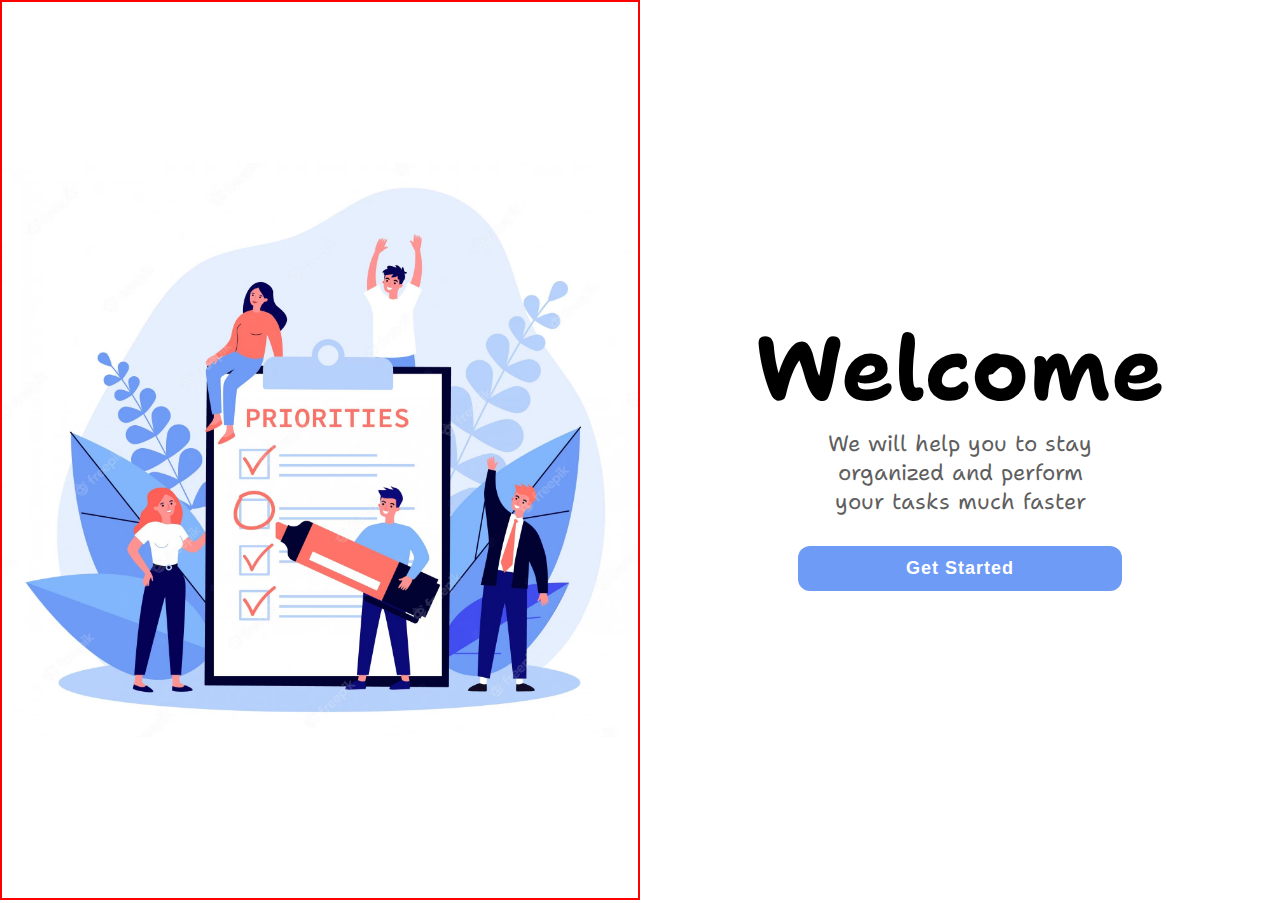
==== index.html @ a2fa6d53 ""second push"" ====
<!DOCTYPE html>
<html lang="en">

<head>
    <meta charset="UTF-8">
    <meta http-equiv="X-UA-Compatible" content="IE=edge">
    <meta name="viewport" content="width=device-width, initial-scale=1.0">
    <link rel="stylesheet" href="./style.css">
    <link rel="stylesheet" href="https://cdnjs.cloudflare.com/ajax/libs/font-awesome/4.7.0/css/font-awesome.min.css">
    <title>Intro</title>
</head>

<body>
    <main>
        <section class="leftSide">
            <img src="./Images/vector note.jpg" alt="vector note">
        </section>
        <section class="rightSide">
            <h1>
                Welcome</h1>
            <div class="aim">
                <p>We will help you to stay organized and perform your tasks much faster</p>
            </div>

            <button>Get Started</button>

        </section>

    </main>
</body>
<script src="./app.js"></script>

</html>
---- style.css ----
@import url("https://fonts.googleapis.com/css2?family=Shantell+Sans:ital,wght@0,300;0,400;0,500;0,600;0,700;0,800;1,300;1,400;1,500;1,600;1,700;1,800&display=swap");
:root {
  --main: #6e9bf6;
  --text: #5f5e5e;
}
* {
  margin: 0;
  padding: 0;
  box-sizing: border-box;
  font-family: Shantell Sans;
}

body {
  width: 100%;
  height: 100vh;
}

main {
  width: 100%;
  height: 100%;
  display: flex;
  position: relative;
}

.leftSide {
  width: 50%;
  height: 100%;
  /* background: #000; */
  border: 2px solid red;
}

.leftSide > img {
  width: 100%;
  height: 100%;
  object-fit: contain;
}

.rightSide {
  width: 50%;
  height: 100%;
  display: flex;
  justify-content: center;
  align-items: center;
  flex-direction: column;
}

.rightSide > h1 {
  font-size: 7vw;
}

.aim {
  width: 18em;
  text-align: center;
}

.aim > p {
  font-size: 22px;
  color: var(--text);
  margin-bottom: 30px;
}

button {
  background: var(--main);
  font-family: sans-serif;
  width: 18em;
  height: 45px;
  font-size: 18px;
  color: white;
  font-weight: 600;
  letter-spacing: 1px;
  border-radius: 12px;
  border: none;
  transition: 0.5s;
}
button:hover {
  box-shadow: 1px 2px 22px 0px rgba(160, 160, 160, 0.85);
  transition: 1s;
}

.shadow {
  width: 100%;
  height: 100vh;
  position: absolute;
  top: 0;
  left: 0;
  background: #000000ba;
  display: flex;
  justify-content: center;
  align-items: center;
}

.form {
  width: 370px;
  height: 490px;
  border-radius: 15px;
  background: var(--main);
  display: flex;
  flex-direction: column;
  justify-content: space-between;
  align-items: center;
  padding: 20px;
  color: white;
  position: relative;
}

.inputs {
  width: 90%;
  height: fit-content;
  display: flex;
  flex-direction: column;
  justify-content: space-between;

  font-size: 18px;
}

.input1 {
  width: 100%;
  height: 38px;
  display: flex;
  align-items: center;
  background: white;
  justify-content: space-between;
  border-radius: 13px;
}

.user {
  width: 15%;
  height: 100%;
  display: flex;
  justify-content: flex-end;
  align-items: center;
  padding-right: 5px;
  border-top-left-radius: 13px;
  border-bottom-left-radius: 13px;
  font-size: 21px;
  color: var(--text);
}

.name {
  width: 85%;
  height: 100%;
  border-top-right-radius: 13px;
  border-bottom-right-radius: 13px;
  border: none;
  text-indent: 10px;
  font-size: 17px;
  outline: none;
}

.input3 {
  width: 100%;
  height: 38px;
  display: flex;
  align-items: center;
  justify-content: center;
  background: #fff;
  border-radius: 13px;
  color: #757575;
}

.label3 {
  width: 95%;
  height: 80%;
}

.prImg {
  width: 110px;
  height: 115px;
  object-fit: content;
  display: none;
  margin: 6px 0;
}

.x-btn {
  width: 45px;
  height: 45px;
  display: flex;
  justify-content: flex-end;
  align-items: flex-start;
  font-size: 30px;
  background: #fe6057;
  padding: 1px 6px 0 0;
  border-top-right-radius: 13px;
  border-bottom-left-radius: 100%;
  position: absolute;
  top: 0;
  right: 0;
}

.sbt {
  background: #fe6057;
  font-family: sans-serif;
  width: 90%;
  height: 45px;
  font-size: 20px;
  color: white;
  font-weight: 600;
  letter-spacing: 1px;
  border-radius: 12px;
  border: none;
}
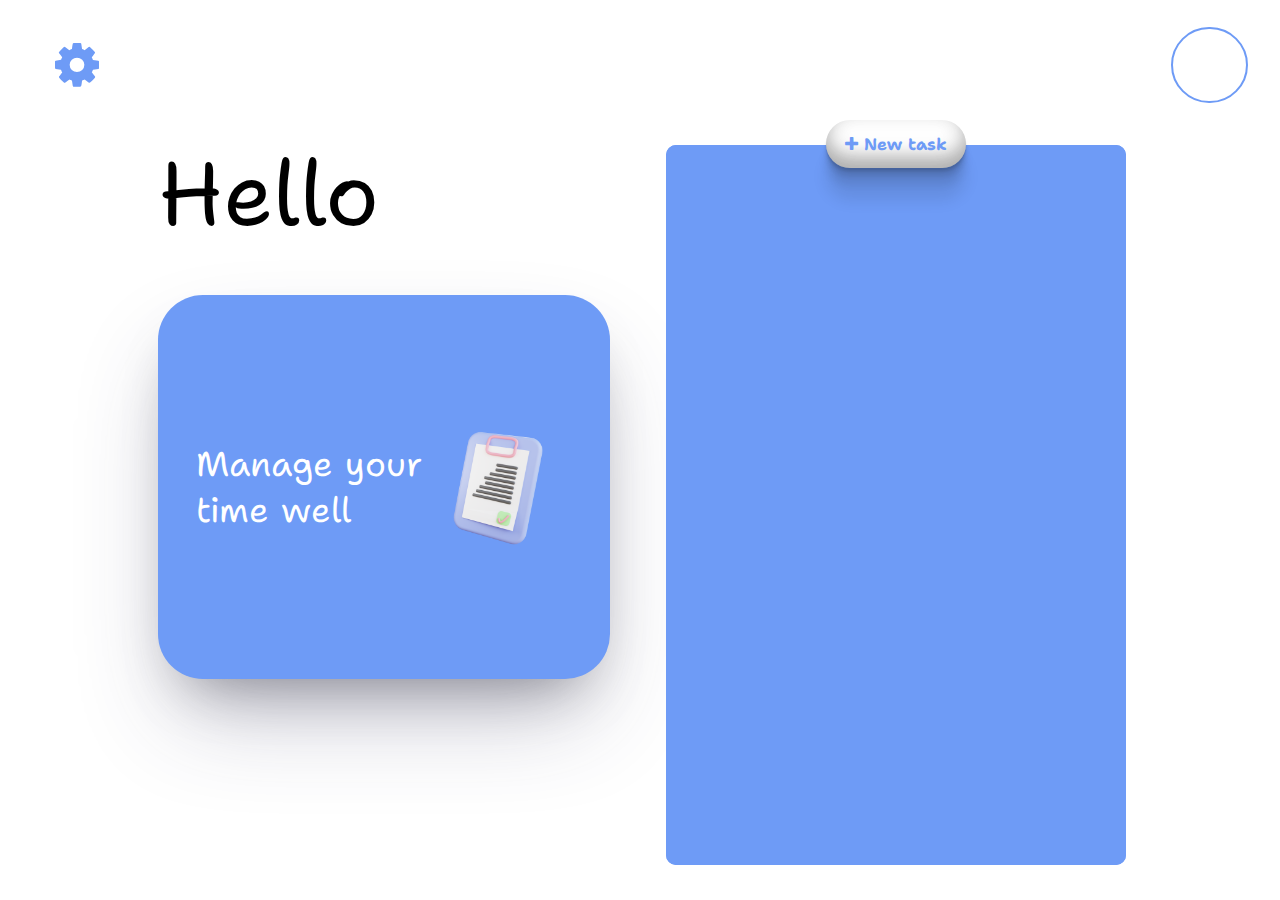
==== commit 297f321e: "fsdaasdf" ====
--- a/index.html
+++ b/index.html
@@ -5,29 +5,21 @@
     <meta charset="UTF-8">
     <meta http-equiv="X-UA-Compatible" content="IE=edge">
     <meta name="viewport" content="width=device-width, initial-scale=1.0">
-    <link rel="stylesheet" href="./style.css">
-    <link rel="stylesheet" href="https://cdnjs.cloudflare.com/ajax/libs/font-awesome/4.7.0/css/font-awesome.min.css">
-    <title>Intro</title>
+    <title>Document</title>
 </head>
 
 <body>
-    <main>
-        <section class="leftSide">
-            <img src="./Images/vector note.jpg" alt="vector note">
-        </section>
-        <section class="rightSide">
-            <h1>
-                Welcome</h1>
-            <div class="aim">
-                <p>We will help you to stay organized and perform your tasks much faster</p>
-            </div>
 
-            <button>Get Started</button>
+</body>
+<script>
+    let hasName = localStorage.getItem("Name");
+    if (hasName !== "") {
+        window.location.href = "./main.html";
 
-        </section>
 
-    </main>
-</body>
-<script src="./app.js"></script>
+    } else {
+        window.location.href = "./intro.html"
+    }
+</script>
 
 </html>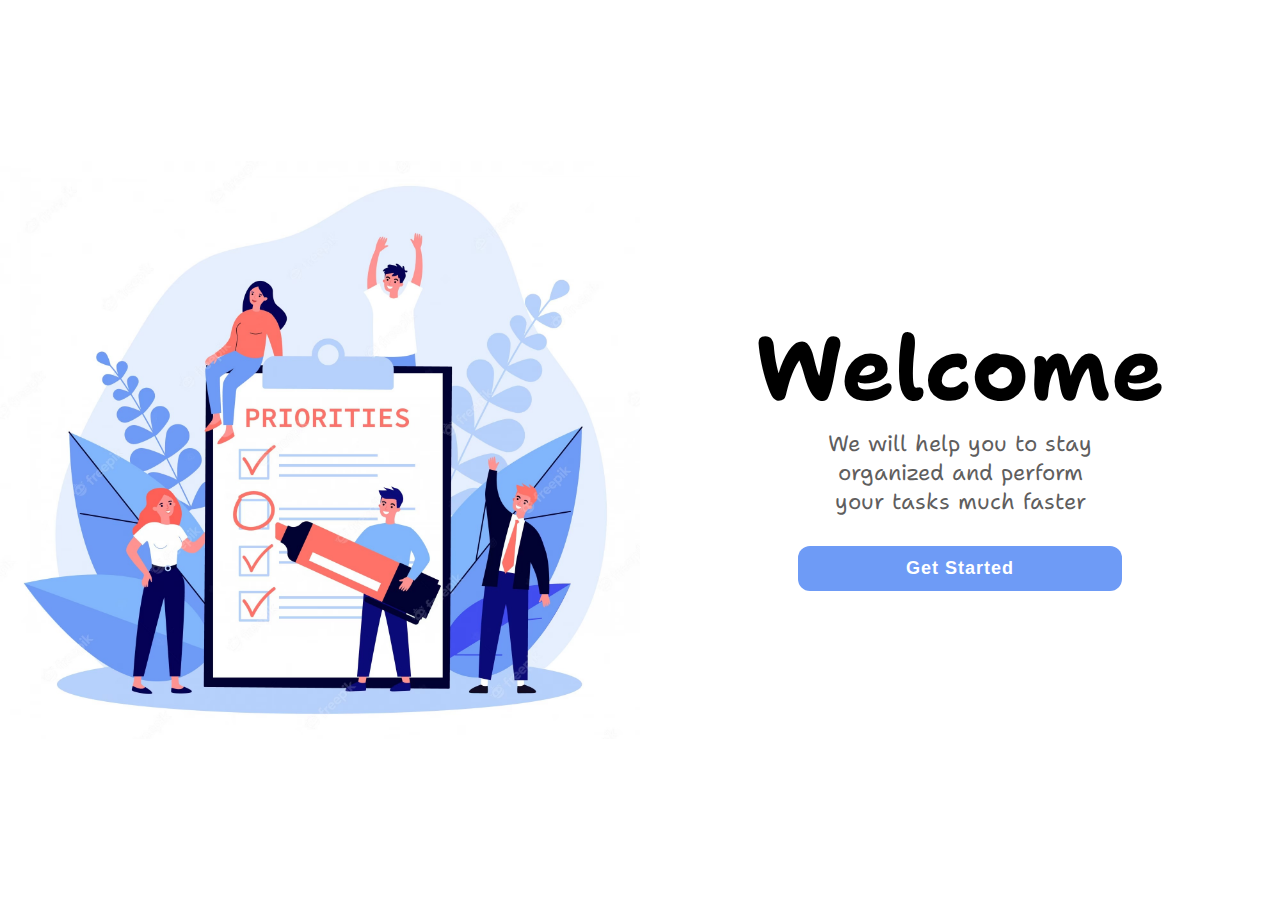
==== commit 35904727: "dsfsadf" ====
--- a/index.html
+++ b/index.html
@@ -5,21 +5,31 @@
     <meta charset="UTF-8">
     <meta http-equiv="X-UA-Compatible" content="IE=edge">
     <meta name="viewport" content="width=device-width, initial-scale=1.0">
-    <title>Document</title>
+    <link rel="stylesheet" href="./index.css">
+    <link rel="stylesheet" href="https://cdnjs.cloudflare.com/ajax/libs/font-awesome/4.7.0/css/font-awesome.min.css">
+    <title>Intro</title>
+
 </head>
 
 <body>
+    <main>
+        <section class="leftSide">
+            <img src="./Images/vector note.jpg" alt="vector note">
+        </section>
+        <section class="rightSide">
+            <h1>
+                Welcome</h1>
+            <div class="aim">
+                <p>We will help you to stay organized and perform your tasks much faster</p>
+            </div>
 
+            <button>Get Started</button>
+
+        </section>
+
+    </main>
+    <script src="./index.js"></script>
 </body>
-<script>
-    let hasName = localStorage.getItem("Name");
-    if (hasName !== "") {
-        window.location.href = "./main.html";
 
 
-    } else {
-        window.location.href = "./intro.html"
-    }
-</script>
-
 </html>--- a/index.css
+++ b/index.css
@@ -0,0 +1,251 @@
+@import url("https://fonts.googleapis.com/css2?family=Shantell+Sans:ital,wght@0,300;0,400;0,500;0,600;0,700;0,800;1,300;1,400;1,500;1,600;1,700;1,800&display=swap");
+:root {
+  --main: #6e9bf6;
+  --text: #5f5e5e;
+}
+* {
+  margin: 0;
+  padding: 0;
+  box-sizing: border-box;
+  font-family: Shantell Sans;
+}
+
+body {
+  width: 100%;
+  height: 100vh;
+}
+
+main {
+  width: 100%;
+  height: 100%;
+  display: flex;
+  position: relative;
+}
+
+.leftSide {
+  width: 50%;
+  height: 100%;
+}
+
+.leftSide > img {
+  width: 100%;
+  height: 100%;
+  object-fit: contain;
+}
+
+.rightSide {
+  width: 50%;
+  height: 100%;
+  display: flex;
+  justify-content: center;
+  align-items: center;
+  flex-direction: column;
+}
+
+.rightSide > h1 {
+  font-size: 7vw;
+}
+
+.aim {
+  width: 18em;
+  text-align: center;
+}
+
+.aim > p {
+  font-size: 22px;
+  color: var(--text);
+  margin-bottom: 30px;
+}
+
+button {
+  background: var(--main);
+  font-family: sans-serif;
+  width: 18em;
+  height: 45px;
+  font-size: 18px;
+  color: white;
+  font-weight: 600;
+  letter-spacing: 1px;
+  border-radius: 12px;
+  border: none;
+  transition: 0.5s;
+}
+button:hover {
+  box-shadow: 1px 2px 22px 0px rgba(160, 160, 160, 0.85);
+  transition: 1s;
+}
+
+.shadow {
+  width: 100%;
+  height: 100vh;
+  position: absolute;
+  top: 0;
+  left: 0;
+  background: #000000ba;
+  display: flex;
+  justify-content: center;
+  align-items: center;
+}
+
+.form {
+  width: 370px;
+  height: 490px;
+  border-radius: 15px;
+  background: var(--main);
+  display: flex;
+  flex-direction: column;
+  justify-content: space-between;
+  align-items: center;
+  padding: 20px;
+  color: white;
+  position: relative;
+  transition: all 0.5s ease-in-out;
+  animation: fade 0.7s linear;
+}
+
+.inputs {
+  width: 90%;
+  height: fit-content;
+  display: flex;
+  flex-direction: column;
+  justify-content: space-between;
+
+  font-size: 18px;
+}
+
+.input1 {
+  width: 100%;
+  height: 38px;
+  display: flex;
+  align-items: center;
+  background: white;
+  justify-content: space-between;
+  border-radius: 13px;
+}
+
+.user {
+  width: 15%;
+  height: 100%;
+  display: flex;
+  justify-content: flex-end;
+  align-items: center;
+  padding-right: 5px;
+  border-top-left-radius: 13px;
+  border-bottom-left-radius: 13px;
+  font-size: 21px;
+  color: var(--text);
+}
+
+.name {
+  width: 85%;
+  height: 100%;
+  border-top-right-radius: 13px;
+  border-bottom-right-radius: 13px;
+  border: none;
+  text-indent: 10px;
+  font-size: 17px;
+  outline: none;
+}
+
+.input3 {
+  width: 100%;
+  height: 38px;
+  display: flex;
+  align-items: center;
+  justify-content: center;
+  background: #fff;
+  border-radius: 13px;
+  color: #757575;
+}
+
+.label3 {
+  width: 95%;
+  height: 80%;
+}
+
+.prImg {
+  width: 110px;
+  height: 115px;
+  object-fit: content;
+  display: none;
+  margin: 6px 0;
+}
+
+.x-btn {
+  width: 45px;
+  height: 45px;
+  display: flex;
+  justify-content: flex-end;
+  align-items: flex-start;
+  font-size: 30px;
+  background: #fe6057;
+  padding: 1px 6px 0 0;
+  border-top-right-radius: 13px;
+  border-bottom-left-radius: 100%;
+  position: absolute;
+  top: 0;
+  right: 0;
+}
+
+.sbt {
+  background: #fe6057;
+  font-family: sans-serif;
+  width: 90%;
+  height: 45px;
+  font-size: 20px;
+  color: white;
+  font-weight: 600;
+  letter-spacing: 1px;
+  border-radius: 12px;
+  border: none;
+}
+
+@media screen and (max-width: 668px) {
+  main {
+    flex-direction: column;
+  }
+  .leftSide {
+    width: 100%;
+    height: 50%;
+  }
+  .rightSide {
+    width: 100%;
+    height: 50%;
+    justify-content: flex-start;
+    padding-top: 30px;
+  }
+  .shadow {
+    height: 100%;
+  }
+  body {
+    height: 100%;
+  }
+}
+
+@keyframes fade {
+  0% {
+    opacity: 0;
+    transform: scaleX(0.7);
+  }
+
+  20% {
+    transform: scaleX(1);
+  }
+
+  40% {
+    transform: scaleX(0.75);
+  }
+
+  60% {
+    transform: scaleX(1);
+  }
+
+  80% {
+    transform: scaleX(0.85);
+  }
+
+  100% {
+    opacity: 100%;
+    transform: scaleX(1);
+  }
+}
